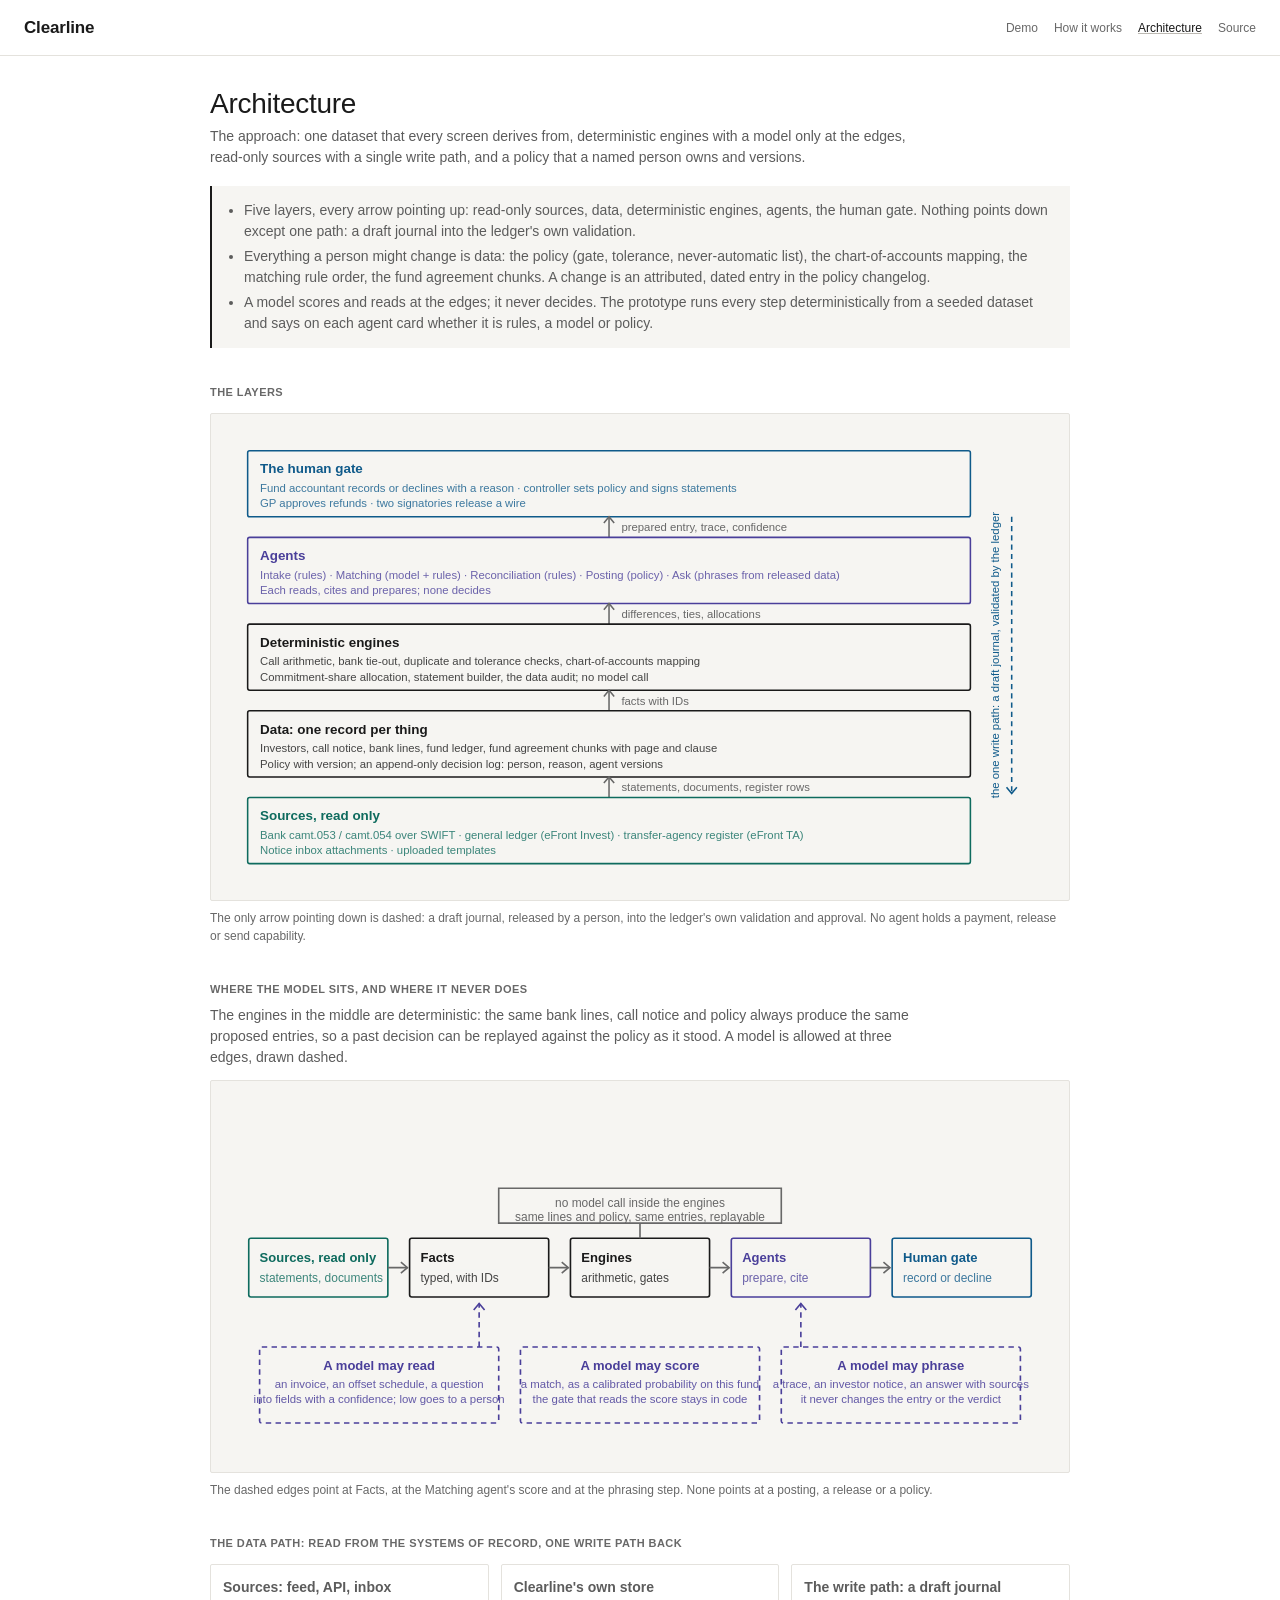
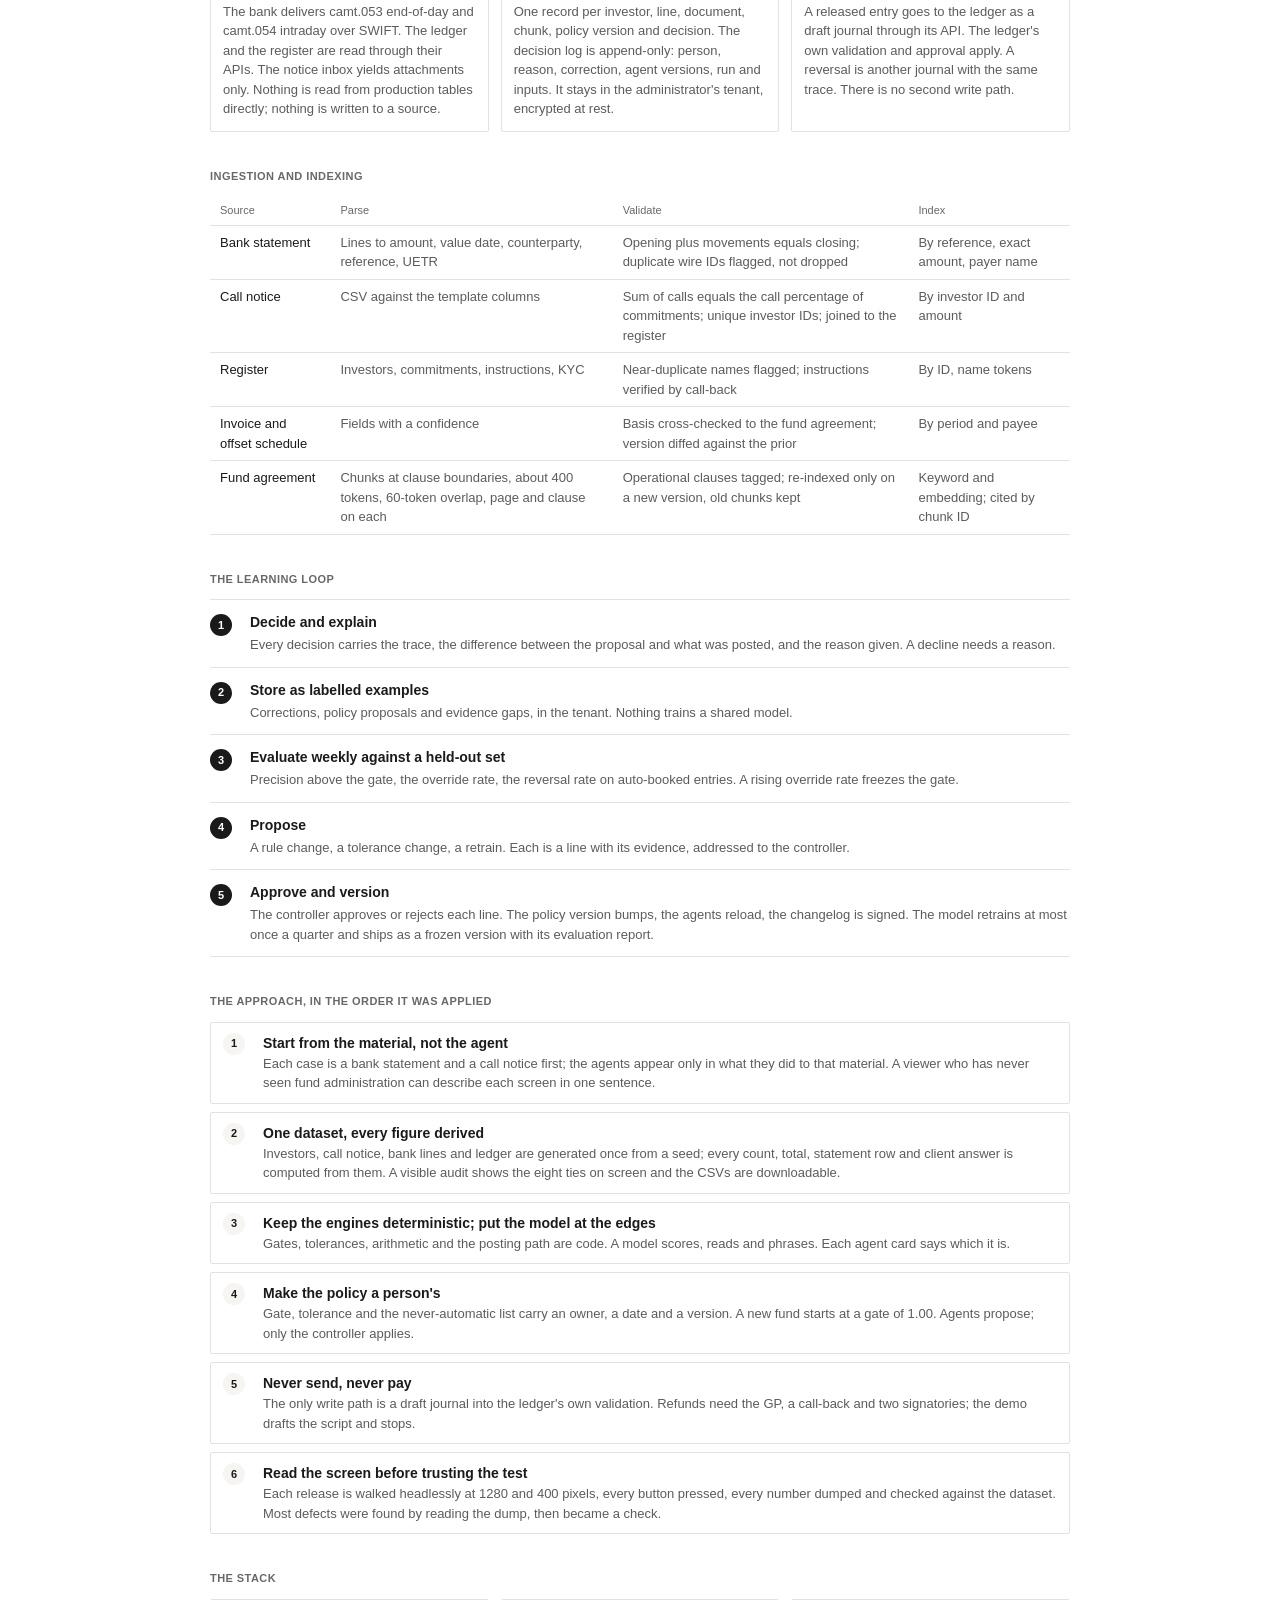
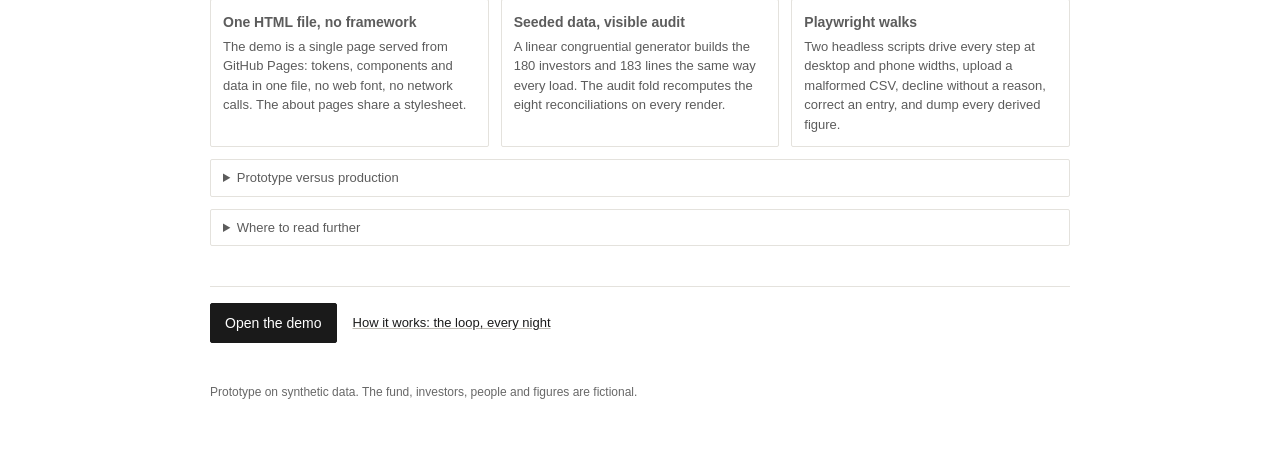
==== architecture.html @ fc8d539a "About pages and ARCHITECTURE.md; plain-language learning screen Two static pages in the Relay patter" ====
<!doctype html>
<html lang="en">
<head>
<meta charset="utf-8">
<meta name="viewport" content="width=device-width, initial-scale=1">
<meta name="description" content="Clearline architecture: five layers with every arrow pointing up, deterministic engines with the model at the edges, read-only sources and a single write path of draft journals.">
<title>Clearline · Architecture</title>
<link rel="stylesheet" href="about.css">
</head>
<body>
<header class="top"><a class="brand" href="./">Clearline</a><nav class="nav" aria-label="About"><a href="./">Demo</a><a href="how-it-works.html">How it works</a><a class="on" href="architecture.html">Architecture</a><a href="https://github.com/nikjain15/clearline">Source</a></nav></header>
<main><div class="wrap">
<h1 class="t">Architecture</h1>
<p class="sub">The approach: one dataset that every screen derives from, deterministic engines with a model only at the edges, read-only sources with a single write path, and a policy that a named person owns and versions.</p>

<div class="take"><ul>
<li>Five layers, every arrow pointing up: read-only sources, data, deterministic engines, agents, the human gate. Nothing points down except one path: a draft journal into the ledger's own validation.</li>
<li>Everything a person might change is data: the policy (gate, tolerance, never-automatic list), the chart-of-accounts mapping, the matching rule order, the fund agreement chunks. A change is an attributed, dated entry in the policy changelog.</li>
<li>A model scores and reads at the edges; it never decides. The prototype runs every step deterministically from a seeded dataset and says on each agent card whether it is rules, a model or policy.</li>
</ul></div>

<p class="sec">The layers</p>
<div class="fig">
<svg viewBox="0 0 800 440" role="img" aria-label="Five layers: read-only sources at the bottom, data, deterministic engines, agents, and the human gate at the top; one write path of draft journals from the gate back to the ledger"><g class="l-you"><rect x="20" y="20" width="700" height="64" rx="2" fill="none" stroke="currentColor" stroke-width="1.5"/><text x="32" y="42" font-size="13" fill="currentColor" font-weight="600">The human gate</text><text x="32" y="60" font-size="11" fill="currentColor" opacity=".8">Fund accountant records or declines with a reason · controller sets policy and signs statements</text><text x="32" y="75" font-size="11" fill="currentColor" opacity=".8">GP approves refunds · two signatories release a wire</text></g><g class="l-dim"><path d="M370 104 v-20" stroke="currentColor" stroke-width="1.5"/><path d="M365 90 l5 -6 5 6" stroke="currentColor" stroke-width="1.5" fill="none"/><text x="382" y="98" font-size="11" fill="currentColor">prepared entry, trace, confidence</text></g><g class="l-agent"><rect x="20" y="104" width="700" height="64" rx="2" fill="none" stroke="currentColor" stroke-width="1.5"/><text x="32" y="126" font-size="13" fill="currentColor" font-weight="600">Agents</text><text x="32" y="144" font-size="11" fill="currentColor" opacity=".8">Intake (rules) · Matching (model + rules) · Reconciliation (rules) · Posting (policy) · Ask (phrases from released data)</text><text x="32" y="159" font-size="11" fill="currentColor" opacity=".8">Each reads, cites and prepares; none decides</text></g><g class="l-dim"><path d="M370 188 v-20" stroke="currentColor" stroke-width="1.5"/><path d="M365 174 l5 -6 5 6" stroke="currentColor" stroke-width="1.5" fill="none"/><text x="382" y="182" font-size="11" fill="currentColor">differences, ties, allocations</text></g><g class="l-ink"><rect x="20" y="188" width="700" height="64" rx="2" fill="none" stroke="currentColor" stroke-width="1.5"/><text x="32" y="210" font-size="13" fill="currentColor" font-weight="600">Deterministic engines</text><text x="32" y="228" font-size="11" fill="currentColor" opacity=".8">Call arithmetic, bank tie-out, duplicate and tolerance checks, chart-of-accounts mapping</text><text x="32" y="243" font-size="11" fill="currentColor" opacity=".8">Commitment-share allocation, statement builder, the data audit; no model call</text></g><g class="l-dim"><path d="M370 272 v-20" stroke="currentColor" stroke-width="1.5"/><path d="M365 258 l5 -6 5 6" stroke="currentColor" stroke-width="1.5" fill="none"/><text x="382" y="266" font-size="11" fill="currentColor">facts with IDs</text></g><g class="l-ink"><rect x="20" y="272" width="700" height="64" rx="2" fill="none" stroke="currentColor" stroke-width="1.5"/><text x="32" y="294" font-size="13" fill="currentColor" font-weight="600">Data: one record per thing</text><text x="32" y="312" font-size="11" fill="currentColor" opacity=".8">Investors, call notice, bank lines, fund ledger, fund agreement chunks with page and clause</text><text x="32" y="327" font-size="11" fill="currentColor" opacity=".8">Policy with version; an append-only decision log: person, reason, agent versions</text></g><g class="l-dim"><path d="M370 356 v-20" stroke="currentColor" stroke-width="1.5"/><path d="M365 342 l5 -6 5 6" stroke="currentColor" stroke-width="1.5" fill="none"/><text x="382" y="350" font-size="11" fill="currentColor">statements, documents, register rows</text></g><g class="l-client"><rect x="20" y="356" width="700" height="64" rx="2" fill="none" stroke="currentColor" stroke-width="1.5"/><text x="32" y="378" font-size="13" fill="currentColor" font-weight="600">Sources, read only</text><text x="32" y="396" font-size="11" fill="currentColor" opacity=".8">Bank camt.053 / camt.054 over SWIFT · general ledger (eFront Invest) · transfer-agency register (eFront TA)</text><text x="32" y="411" font-size="11" fill="currentColor" opacity=".8">Notice inbox attachments · uploaded templates</text></g><g class="l-you"><path d="M760 84 v268" stroke="currentColor" stroke-width="1.5" stroke-dasharray="5 4" fill="none"/><path d="M755 346 l5 6 5 -6" stroke="currentColor" stroke-width="1.5" fill="none"/><text x="748" y="218" font-size="11" fill="currentColor" text-anchor="middle" transform="rotate(-90 748 218)">the one write path: a draft journal, validated by the ledger</text></g></svg>
</div>
<p class="cap">The only arrow pointing down is dashed: a draft journal, released by a person, into the ledger's own validation and approval. No agent holds a payment, release or send capability.</p>

<p class="sec">Where the model sits, and where it never does</p>
<p class="sub" style="margin-top:8px">The engines in the middle are deterministic: the same bank lines, call notice and policy always produce the same proposed entries, so a past decision can be replayed against the policy as it stood. A model is allowed at three edges, drawn dashed.</p>
<div class="fig">
<svg viewBox="0 0 760 330" role="img" aria-label="The deterministic path from sources to the human gate, with a model at three edges: scoring a match, reading free text into fields, and phrasing a trace or an answer">
<g class="l-client"><rect x="20" y="130" width="128" height="54" rx="2" fill="none" stroke="currentColor" stroke-width="1.5"/><text x="30" y="152" font-size="12" fill="currentColor" font-weight="600">Sources, read only</text><text x="30" y="170" font-size="11" fill="currentColor" opacity=".8">statements, documents</text></g>
<g class="l-ink"><rect x="168" y="130" width="128" height="54" rx="2" fill="none" stroke="currentColor" stroke-width="1.5"/><text x="178" y="152" font-size="12" fill="currentColor" font-weight="600">Facts</text><text x="178" y="170" font-size="11" fill="currentColor" opacity=".8">typed, with IDs</text></g>
<g class="l-ink"><rect x="316" y="130" width="128" height="54" rx="2" fill="none" stroke="currentColor" stroke-width="1.5"/><text x="326" y="152" font-size="12" fill="currentColor" font-weight="600">Engines</text><text x="326" y="170" font-size="11" fill="currentColor" opacity=".8">arithmetic, gates</text></g>
<g class="l-agent"><rect x="464" y="130" width="128" height="54" rx="2" fill="none" stroke="currentColor" stroke-width="1.5"/><text x="474" y="152" font-size="12" fill="currentColor" font-weight="600">Agents</text><text x="474" y="170" font-size="11" fill="currentColor" opacity=".8">prepare, cite</text></g>
<g class="l-you"><rect x="612" y="130" width="128" height="54" rx="2" fill="none" stroke="currentColor" stroke-width="1.5"/><text x="622" y="152" font-size="12" fill="currentColor" font-weight="600">Human gate</text><text x="622" y="170" font-size="11" fill="currentColor" opacity=".8">record or decline</text></g>
<g class="l-dim"><path d="M148 157 h18" stroke="currentColor" stroke-width="1.5"/><path d="M160 152 l6 5 -6 5" stroke="currentColor" stroke-width="1.5" fill="none"/><path d="M296 157 h18" stroke="currentColor" stroke-width="1.5"/><path d="M308 152 l6 5 -6 5" stroke="currentColor" stroke-width="1.5" fill="none"/><path d="M444 157 h18" stroke="currentColor" stroke-width="1.5"/><path d="M456 152 l6 5 -6 5" stroke="currentColor" stroke-width="1.5" fill="none"/><path d="M592 157 h18" stroke="currentColor" stroke-width="1.5"/><path d="M604 152 l6 5 -6 5" stroke="currentColor" stroke-width="1.5" fill="none"/></g>
<g class="l-dim"><path d="M380 130 v-14 h-130 v-32 h260 v32 h-130" fill="none" stroke="currentColor" stroke-width="1.5"/><text x="380" y="101" font-size="11" fill="currentColor" text-anchor="middle">no model call inside the engines</text><text x="380" y="114" font-size="11" fill="currentColor" text-anchor="middle">same lines and policy, same entries, replayable</text></g>
<g class="l-agent"><rect x="30" y="230" width="220" height="70" rx="2" fill="none" stroke="currentColor" stroke-width="1.5" stroke-dasharray="5 4"/><text x="140" y="251" font-size="12" fill="currentColor" text-anchor="middle" font-weight="600">A model may read</text><text x="140" y="268" font-size="10.5" fill="currentColor" text-anchor="middle" opacity=".85">an invoice, an offset schedule, a question</text><text x="140" y="282" font-size="10.5" fill="currentColor" text-anchor="middle" opacity=".85">into fields with a confidence; low goes to a person</text><path d="M232 230 v-40" stroke="currentColor" stroke-width="1.5" stroke-dasharray="5 4"/><path d="M227 196 l5 -6 5 6" stroke="currentColor" stroke-width="1.5" fill="none"/></g>
<g class="l-agent"><rect x="270" y="230" width="220" height="70" rx="2" fill="none" stroke="currentColor" stroke-width="1.5" stroke-dasharray="5 4"/><text x="380" y="251" font-size="12" fill="currentColor" text-anchor="middle" font-weight="600">A model may score</text><text x="380" y="268" font-size="10.5" fill="currentColor" text-anchor="middle" opacity=".85">a match, as a calibrated probability on this fund</text><text x="380" y="282" font-size="10.5" fill="currentColor" text-anchor="middle" opacity=".85">the gate that reads the score stays in code</text><path d="M528 230 v-40" stroke="currentColor" stroke-width="1.5" stroke-dasharray="5 4"/><path d="M523 196 l5 -6 5 6" stroke="currentColor" stroke-width="1.5" fill="none"/></g>
<g class="l-agent"><rect x="510" y="230" width="220" height="70" rx="2" fill="none" stroke="currentColor" stroke-width="1.5" stroke-dasharray="5 4"/><text x="620" y="251" font-size="12" fill="currentColor" text-anchor="middle" font-weight="600">A model may phrase</text><text x="620" y="268" font-size="10.5" fill="currentColor" text-anchor="middle" opacity=".85">a trace, an investor notice, an answer with sources</text><text x="620" y="282" font-size="10.5" fill="currentColor" text-anchor="middle" opacity=".85">it never changes the entry or the verdict</text></g>
</svg>
</div>
<p class="cap">The dashed edges point at Facts, at the Matching agent's score and at the phrasing step. None points at a posting, a release or a policy.</p>

<p class="sec">The data path: read from the systems of record, one write path back</p>
<div class="grid">
<div class="card"><p class="h">Sources: feed, API, inbox</p><p>The bank delivers camt.053 end-of-day and camt.054 intraday over SWIFT. The ledger and the register are read through their APIs. The notice inbox yields attachments only. Nothing is read from production tables directly; nothing is written to a source.</p></div>
<div class="card"><p class="h">Clearline's own store</p><p>One record per investor, line, document, chunk, policy version and decision. The decision log is append-only: person, reason, correction, agent versions, run and inputs. It stays in the administrator's tenant, encrypted at rest.</p></div>
<div class="card"><p class="h">The write path: a draft journal</p><p>A released entry goes to the ledger as a draft journal through its API. The ledger's own validation and approval apply. A reversal is another journal with the same trace. There is no second write path.</p></div>
</div>

<p class="sec">Ingestion and indexing</p>
<table>
<tr><th>Source</th><th>Parse</th><th>Validate</th><th>Index</th></tr>
<tr><td>Bank statement</td><td>Lines to amount, value date, counterparty, reference, UETR</td><td>Opening plus movements equals closing; duplicate wire IDs flagged, not dropped</td><td>By reference, exact amount, payer name</td></tr>
<tr><td>Call notice</td><td>CSV against the template columns</td><td>Sum of calls equals the call percentage of commitments; unique investor IDs; joined to the register</td><td>By investor ID and amount</td></tr>
<tr><td>Register</td><td>Investors, commitments, instructions, KYC</td><td>Near-duplicate names flagged; instructions verified by call-back</td><td>By ID, name tokens</td></tr>
<tr><td>Invoice and offset schedule</td><td>Fields with a confidence</td><td>Basis cross-checked to the fund agreement; version diffed against the prior</td><td>By period and payee</td></tr>
<tr><td>Fund agreement</td><td>Chunks at clause boundaries, about 400 tokens, 60-token overlap, page and clause on each</td><td>Operational clauses tagged; re-indexed only on a new version, old chunks kept</td><td>Keyword and embedding; cited by chunk ID</td></tr>
</table>

<p class="sec">The learning loop</p>
<ol class="steps">
<li><span class="n">1</span><div><b>Decide and explain</b><p>Every decision carries the trace, the difference between the proposal and what was posted, and the reason given. A decline needs a reason.</p></div></li>
<li><span class="n">2</span><div><b>Store as labelled examples</b><p>Corrections, policy proposals and evidence gaps, in the tenant. Nothing trains a shared model.</p></div></li>
<li><span class="n">3</span><div><b>Evaluate weekly against a held-out set</b><p>Precision above the gate, the override rate, the reversal rate on auto-booked entries. A rising override rate freezes the gate.</p></div></li>
<li><span class="n">4</span><div><b>Propose</b><p>A rule change, a tolerance change, a retrain. Each is a line with its evidence, addressed to the controller.</p></div></li>
<li><span class="n">5</span><div><b>Approve and version</b><p>The controller approves or rejects each line. The policy version bumps, the agents reload, the changelog is signed. The model retrains at most once a quarter and ships as a frozen version with its evaluation report.</p></div></li>
</ol>

<p class="sec">The approach, in the order it was applied</p>
<ol class="prin">
<li><span class="n">1</span><span><b>Start from the material, not the agent</b><span class="m">Each case is a bank statement and a call notice first; the agents appear only in what they did to that material. A viewer who has never seen fund administration can describe each screen in one sentence.</span></span></li>
<li><span class="n">2</span><span><b>One dataset, every figure derived</b><span class="m">Investors, call notice, bank lines and ledger are generated once from a seed; every count, total, statement row and client answer is computed from them. A visible audit shows the eight ties on screen and the CSVs are downloadable.</span></span></li>
<li><span class="n">3</span><span><b>Keep the engines deterministic; put the model at the edges</b><span class="m">Gates, tolerances, arithmetic and the posting path are code. A model scores, reads and phrases. Each agent card says which it is.</span></span></li>
<li><span class="n">4</span><span><b>Make the policy a person's</b><span class="m">Gate, tolerance and the never-automatic list carry an owner, a date and a version. A new fund starts at a gate of 1.00. Agents propose; only the controller applies.</span></span></li>
<li><span class="n">5</span><span><b>Never send, never pay</b><span class="m">The only write path is a draft journal into the ledger's own validation. Refunds need the GP, a call-back and two signatories; the demo drafts the script and stops.</span></span></li>
<li><span class="n">6</span><span><b>Read the screen before trusting the test</b><span class="m">Each release is walked headlessly at 1280 and 400 pixels, every button pressed, every number dumped and checked against the dataset. Most defects were found by reading the dump, then became a check.</span></span></li>
</ol>

<p class="sec">The stack</p>
<div class="grid">
<div class="card"><p class="h">One HTML file, no framework</p><p>The demo is a single page served from GitHub Pages: tokens, components and data in one file, no web font, no network calls. The about pages share a stylesheet.</p></div>
<div class="card"><p class="h">Seeded data, visible audit</p><p>A linear congruential generator builds the 180 investors and 183 lines the same way every load. The audit fold recomputes the eight reconciliations on every render.</p></div>
<div class="card"><p class="h">Playwright walks</p><p>Two headless scripts drive every step at desktop and phone widths, upload a malformed CSV, decline without a reason, correct an entry, and dump every derived figure.</p></div>
</div>
<details class="more"><summary>Prototype versus production</summary><div>
<table>
<tr><th>In the demo</th><th>In production</th></tr>
<tr><td>Dataset generated in the page from a seed</td><td>camt.053 feed, ledger and register APIs, inbox attachments; the same parsers against real files</td></tr>
<tr><td>Confidences fixed per case; agent cards say rules, model or policy</td><td>Matching score from a calibrated model trained on the tenant's own history; the gate unchanged</td></tr>
<tr><td>Draft journal shown on screen</td><td>Draft journal posted through the ledger API; the ledger validates and approves</td></tr>
<tr><td>Feedback kept in the page's state</td><td>Append-only decision log; weekly evaluation; quarterly frozen model versions</td></tr>
<tr><td>One fund</td><td>Policy per fund, one model per administrator; exceptions queued and routed, not four screens</td></tr>
</table>
</div></details>
<details class="more"><summary>Where to read further</summary><div><ul style="margin:8px 0 0;padding-left:18px"><li><a href="https://github.com/nikjain15/clearline/blob/main/ARCHITECTURE.md">ARCHITECTURE.md</a>: the layers, the principles and where things live in the file</li><li><a href="https://github.com/nikjain15/clearline/blob/main/README.md">README.md</a>: what the demo is, who the three people are, what the mechanics follow</li><li><a href="https://github.com/nikjain15/relay">Relay</a>: the sibling product for financial advisors and the design system the tokens come from</li></ul></div></details>

<div class="next"><a class="b" href="./">Open the demo</a><a href="how-it-works.html" style="align-self:center">How it works: the loop, every night</a></div>
<p class="foot">Prototype on synthetic data. The fund, investors, people and figures are fictional.</p>
</div></main>
</body>
</html>
---- about.css ----
/* Clearline about pages: same tokens as index.html, restrained black and white, colour only for perspective. */
:root{--ink:#1a1a1a;--ink-2:#5c5c5c;--ink-3:#686868;--line:#e4e2dd;--line-strong:#bcb9b2;--surface:#ffffff;--subtle:#f6f5f2;--critical:#b3121f;--critical-soft:#fbecec;--positive:#2d6a4f;--positive-soft:#e9f2ed;--caution:#7a5200;--caution-soft:#faf3e1;--agent:#4a3f9a;--agent-soft:#edeaf7;--advisor:#0f5a8a;--advisor-soft:#e6f0f7;--client:#0e6b5e;--client-soft:#e4f1ee;--font:"Helvetica Neue",Helvetica,Arial,system-ui,sans-serif;--radius:2px;color-scheme:light}
*{box-sizing:border-box}
html{font-family:var(--font)}
body{margin:0;background:var(--surface);color:var(--ink);font-size:14px;line-height:1.5}
:focus-visible{outline:2px solid var(--ink);outline-offset:2px}
h1,h2,h3,p{margin:0}
a{color:var(--ink);text-decoration:underline;text-decoration-color:var(--line-strong)}
.top{position:sticky;top:0;z-index:5;display:flex;height:56px;align-items:center;gap:16px;border-bottom:1px solid var(--line);background:var(--surface);padding:0 24px}
.brand{font-size:17px;font-weight:600;letter-spacing:-.01em;text-decoration:none}
.nav{margin-left:auto;display:flex;gap:16px;font-size:12px}
.nav a{color:var(--ink-3);text-decoration:none}
.nav a.on,.nav a:hover{color:var(--ink);text-decoration:underline;text-decoration-color:var(--line-strong)}
main{padding:32px 24px 72px}
.wrap{max-width:860px;margin:0 auto}
h1.t{font-size:28px;font-weight:300;line-height:1.15;letter-spacing:-.01em}
.sub{margin-top:6px;color:var(--ink-2);max-width:720px}
.sec{font-size:11px;font-weight:600;letter-spacing:.04em;text-transform:uppercase;color:var(--ink-3);margin-top:36px}
.take{margin-top:18px;border-left:2px solid var(--ink);padding:10px 14px;background:var(--subtle)}
.take li{margin:4px 0;color:var(--ink-2)}
.take ul{margin:0;padding-left:18px}
.steps{list-style:none;margin:12px 0 0;padding:0}
.steps li{display:grid;grid-template-columns:28px 1fr;gap:12px;padding:12px 0;border-top:1px solid var(--line)}
.steps li:last-child{border-bottom:1px solid var(--line)}
.steps .n{display:inline-flex;width:22px;height:22px;border-radius:50%;background:var(--ink);color:var(--surface);font-size:11px;font-weight:600;align-items:center;justify-content:center;margin-top:2px}
.steps b{font-weight:600}
.steps p{color:var(--ink-2);font-size:13px;margin-top:2px}
.who{display:inline-flex;align-items:center;gap:4px;border-radius:var(--radius);padding:0 6px;font-size:11px;font-weight:500;margin-left:6px;vertical-align:middle}
.who i{display:inline-block;width:6px;height:6px;border-radius:50%}
.who.agent{background:var(--agent-soft);color:var(--agent)}.who.agent i{background:var(--agent)}
.who.you{background:var(--advisor-soft);color:var(--advisor)}.who.you i{background:var(--advisor)}
.who.client{background:var(--client-soft);color:var(--client)}.who.client i{background:var(--client)}
.grid{display:grid;grid-template-columns:repeat(3,1fr);gap:12px;margin-top:12px}
.grid2{display:grid;grid-template-columns:repeat(2,1fr);gap:12px;margin-top:12px}
.card{border:1px solid var(--line);border-radius:var(--radius);padding:12px;min-width:0;font-size:13px}
.card .h{font-weight:600;font-size:14px;margin-bottom:4px}
.card p,.card li{color:var(--ink-2)}
.card ul{margin:0;padding-left:18px}
.card.pos{border-color:color-mix(in srgb,var(--positive) 40%,transparent);background:var(--positive-soft)}
.card.neg{border-color:color-mix(in srgb,var(--critical) 40%,transparent);background:var(--critical-soft)}
.fig{margin-top:12px;border:1px solid var(--line);border-radius:var(--radius);background:var(--subtle);padding:16px;overflow-x:auto}
.fig svg{display:block;min-width:640px;width:100%;height:auto;color:var(--ink)}
.cap{margin-top:8px;font-size:12px;color:var(--ink-3)}
.l-you{color:var(--advisor)}.l-agent{color:var(--agent)}.l-client{color:var(--client)}.l-ink{color:var(--ink)}.l-dim{color:var(--ink-3)}
table{width:100%;border-collapse:collapse;font-size:13px;margin-top:12px}
th{padding:6px 10px;text-align:left;font-size:11px;font-weight:400;color:var(--ink-3);border-bottom:1px solid var(--line)}
td{padding:7px 10px;border-bottom:1px solid var(--line);vertical-align:top;color:var(--ink-2)}
td:first-child{color:var(--ink)}
.prin{list-style:none;margin:12px 0 0;padding:0}
.prin li{display:grid;grid-template-columns:28px 1fr;gap:12px;border:1px solid var(--line);border-radius:var(--radius);padding:10px 12px;margin-top:8px}
.prin .n{display:inline-flex;width:22px;height:22px;border-radius:50%;background:var(--subtle);color:var(--ink);font-size:11px;font-weight:600;align-items:center;justify-content:center}
.prin b{display:block;font-weight:600}
.prin span.m{display:block;color:var(--ink-2);font-size:13px}
details.more{margin-top:12px;border:1px solid var(--line);border-radius:var(--radius)}
details.more>summary{cursor:pointer;padding:8px 12px;font-size:13px;color:var(--ink-2)}
details.more>div{padding:4px 12px 12px;border-top:1px solid var(--line);font-size:13px;color:var(--ink-2)}
.next{margin-top:40px;border-top:1px solid var(--line);padding-top:16px;display:flex;gap:16px;flex-wrap:wrap;font-size:13px}
.b{display:inline-flex;min-height:40px;align-items:center;justify-content:center;border-radius:var(--radius);padding:8px 14px;font-size:14px;border:1px solid var(--ink);background:var(--ink);color:var(--surface);text-decoration:none}
.foot{margin-top:40px;font-size:12px;color:var(--ink-3)}
@media(max-width:760px){.grid,.grid2{grid-template-columns:1fr}.top{padding:0 16px}main{padding:20px 16px 60px}.nav{gap:10px}}
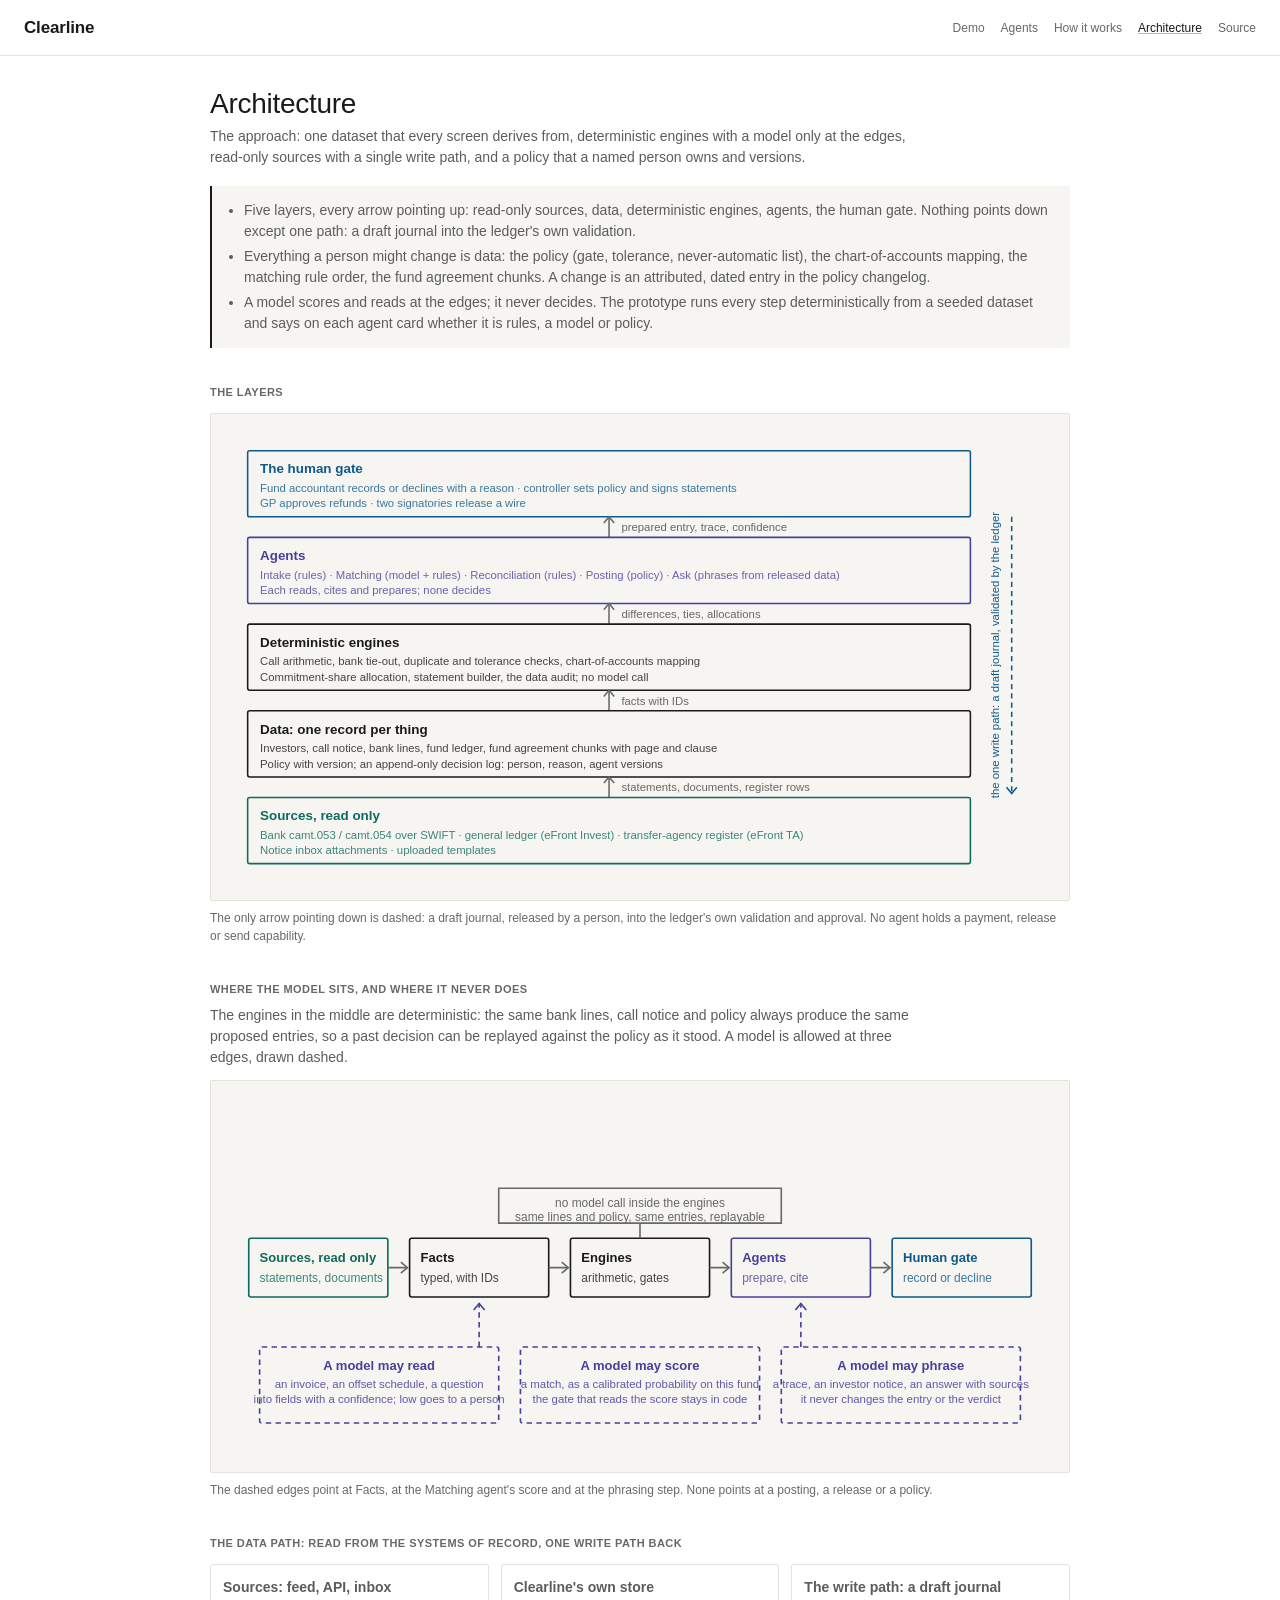
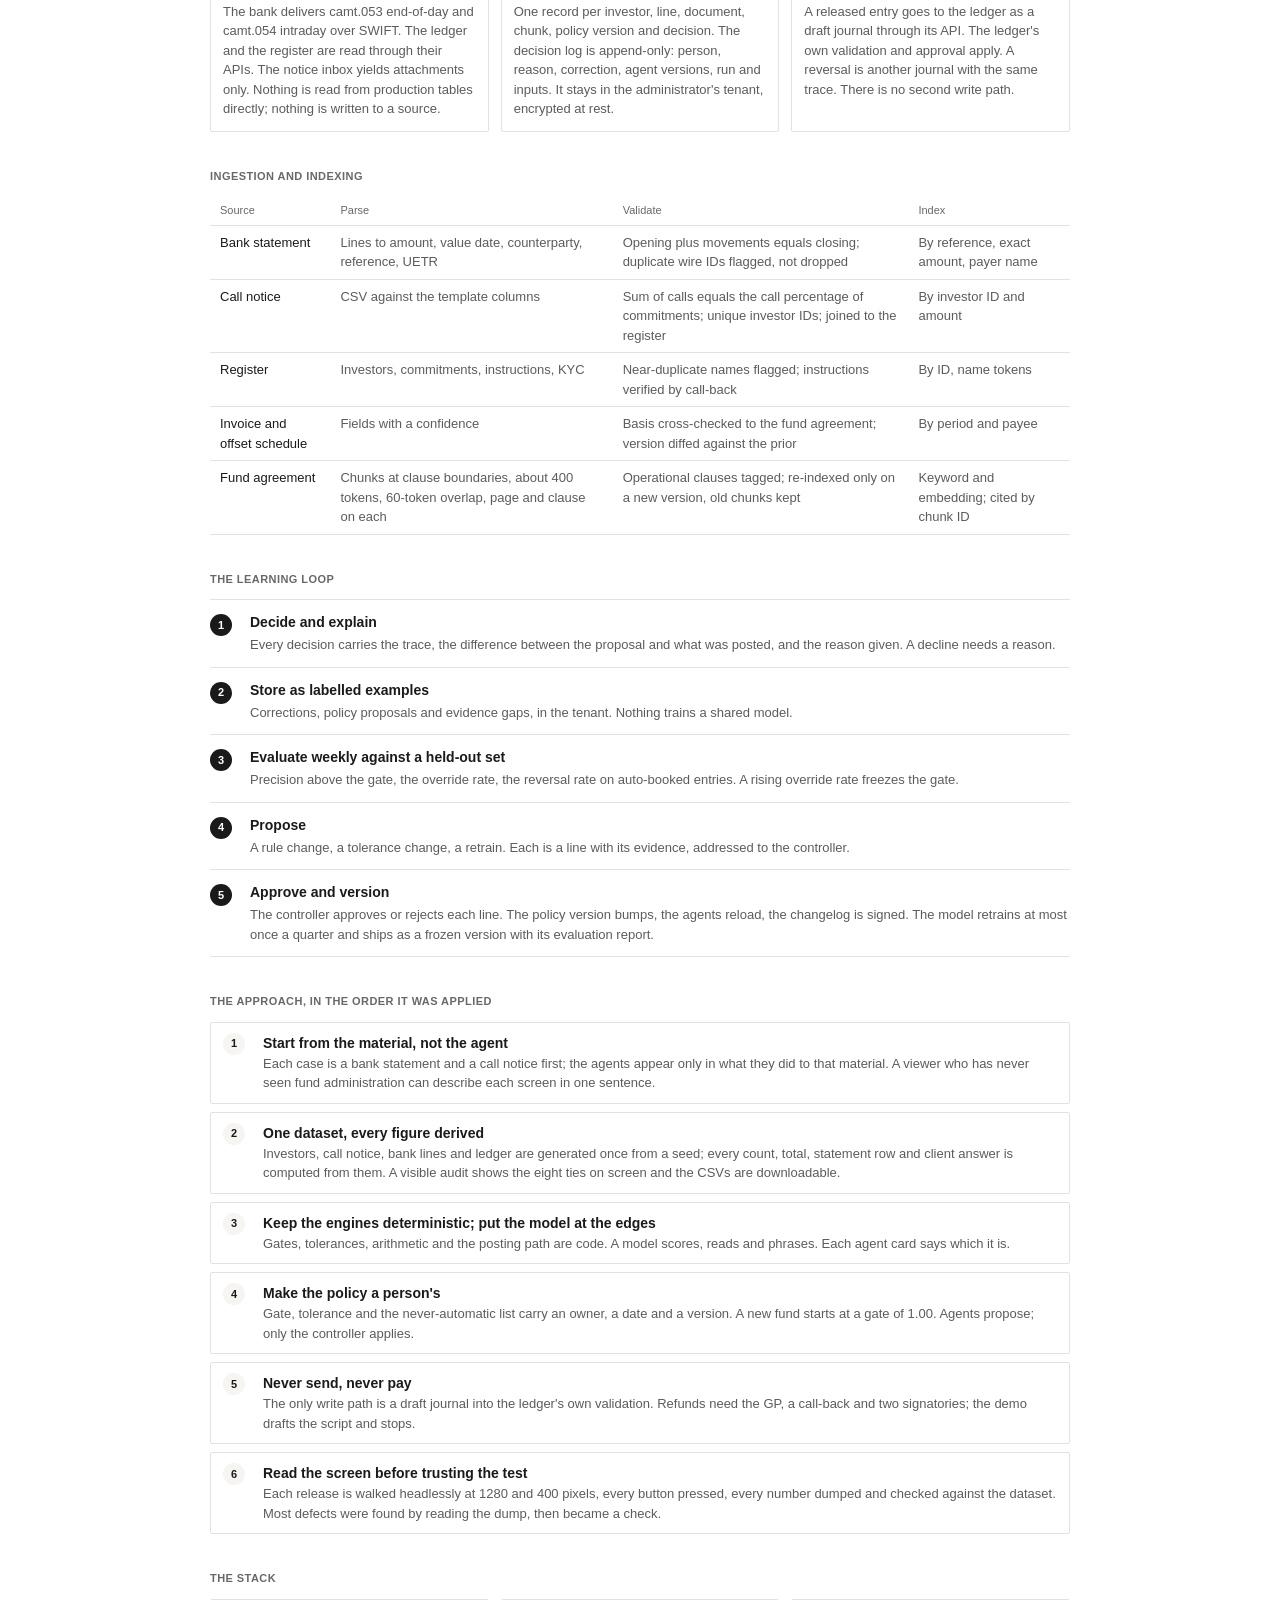
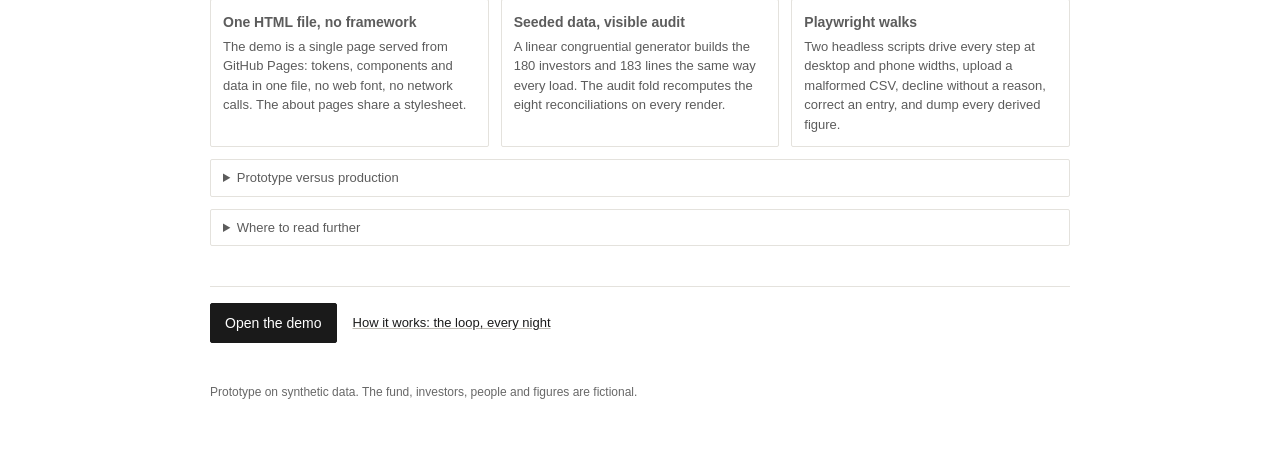
==== commit 52be6a7d: "Agents screen: the roster, and make-your-own agents from templates A roster of seven agents in the R" ====
--- a/architecture.html
+++ b/architecture.html
@@ -8,7 +8,7 @@
 <link rel="stylesheet" href="about.css">
 </head>
 <body>
-<header class="top"><a class="brand" href="./">Clearline</a><nav class="nav" aria-label="About"><a href="./">Demo</a><a href="how-it-works.html">How it works</a><a class="on" href="architecture.html">Architecture</a><a href="https://github.com/nikjain15/clearline">Source</a></nav></header>
+<header class="top"><a class="brand" href="./">Clearline</a><nav class="nav" aria-label="About"><a href="./">Demo</a><a href="./#10">Agents</a><a href="how-it-works.html">How it works</a><a class="on" href="architecture.html">Architecture</a><a href="https://github.com/nikjain15/clearline">Source</a></nav></header>
 <main><div class="wrap">
 <h1 class="t">Architecture</h1>
 <p class="sub">The approach: one dataset that every screen derives from, deterministic engines with a model only at the edges, read-only sources with a single write path, and a policy that a named person owns and versions.</p>
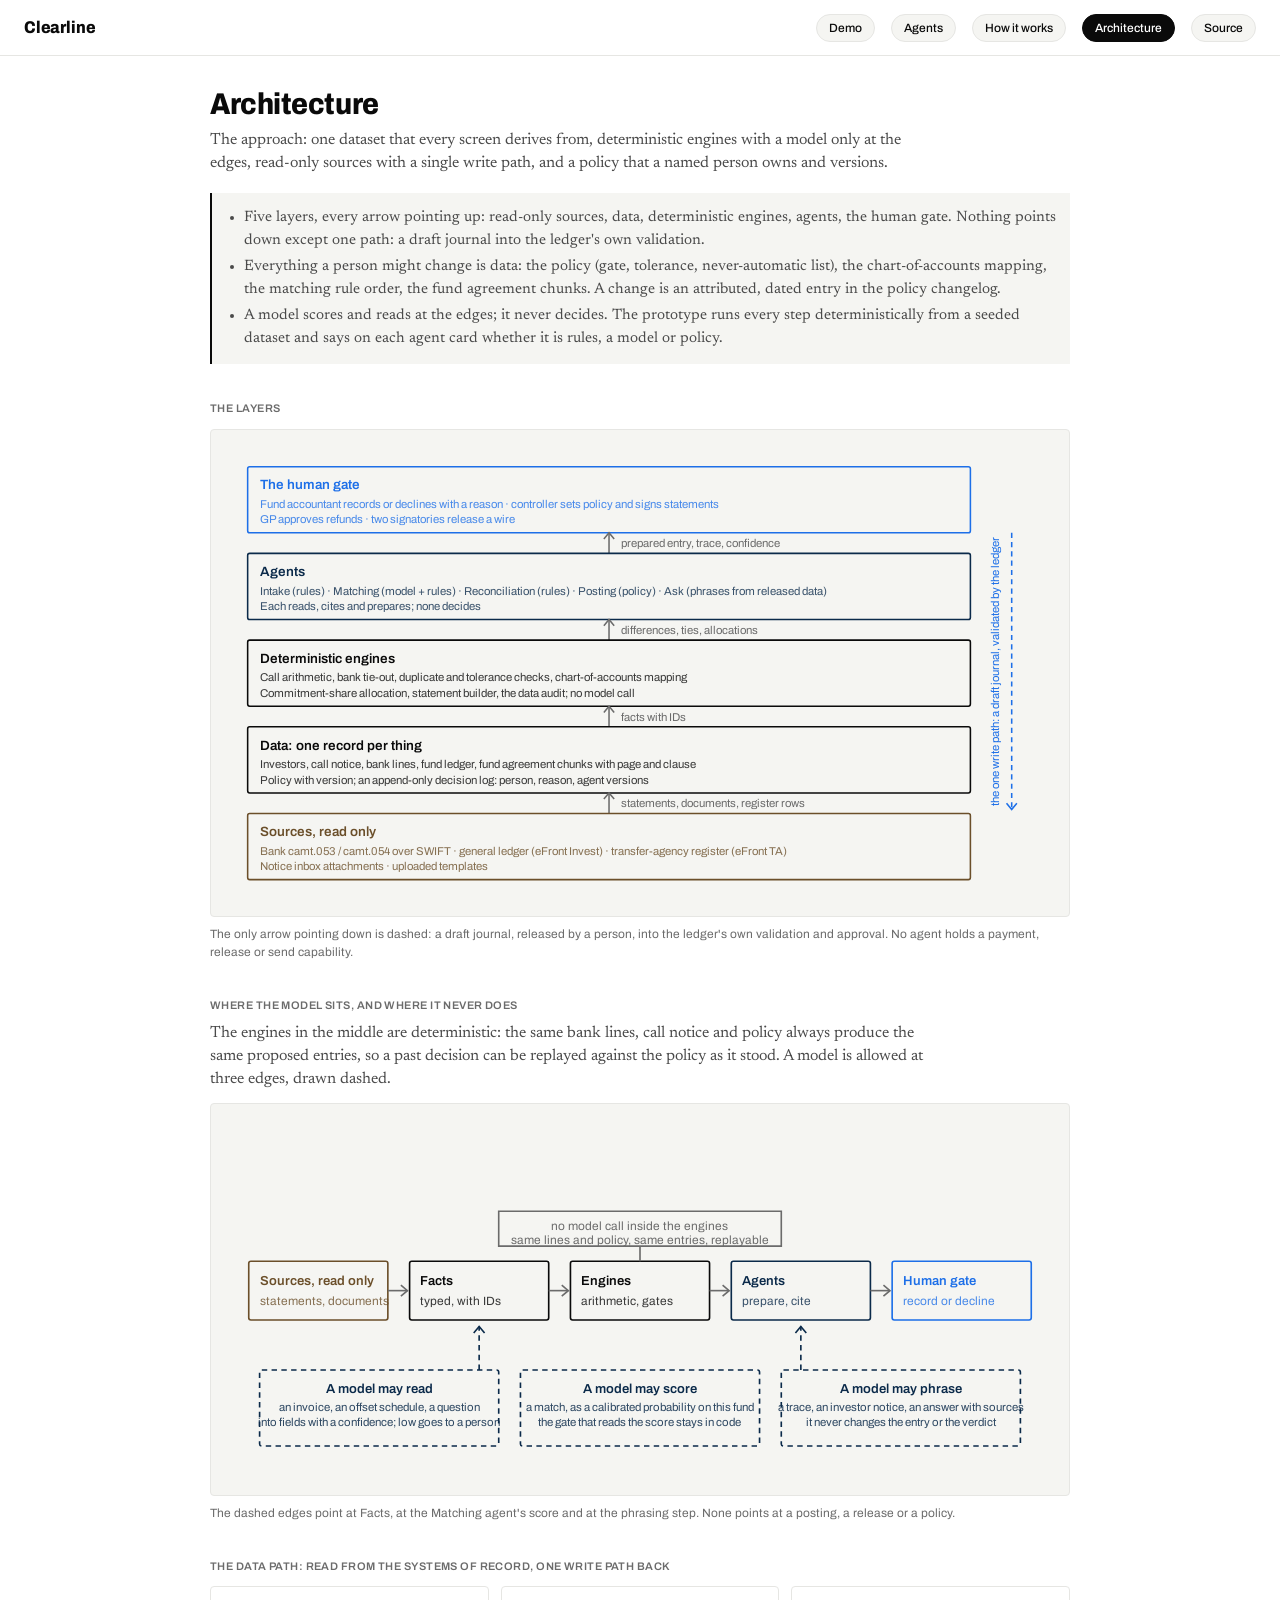
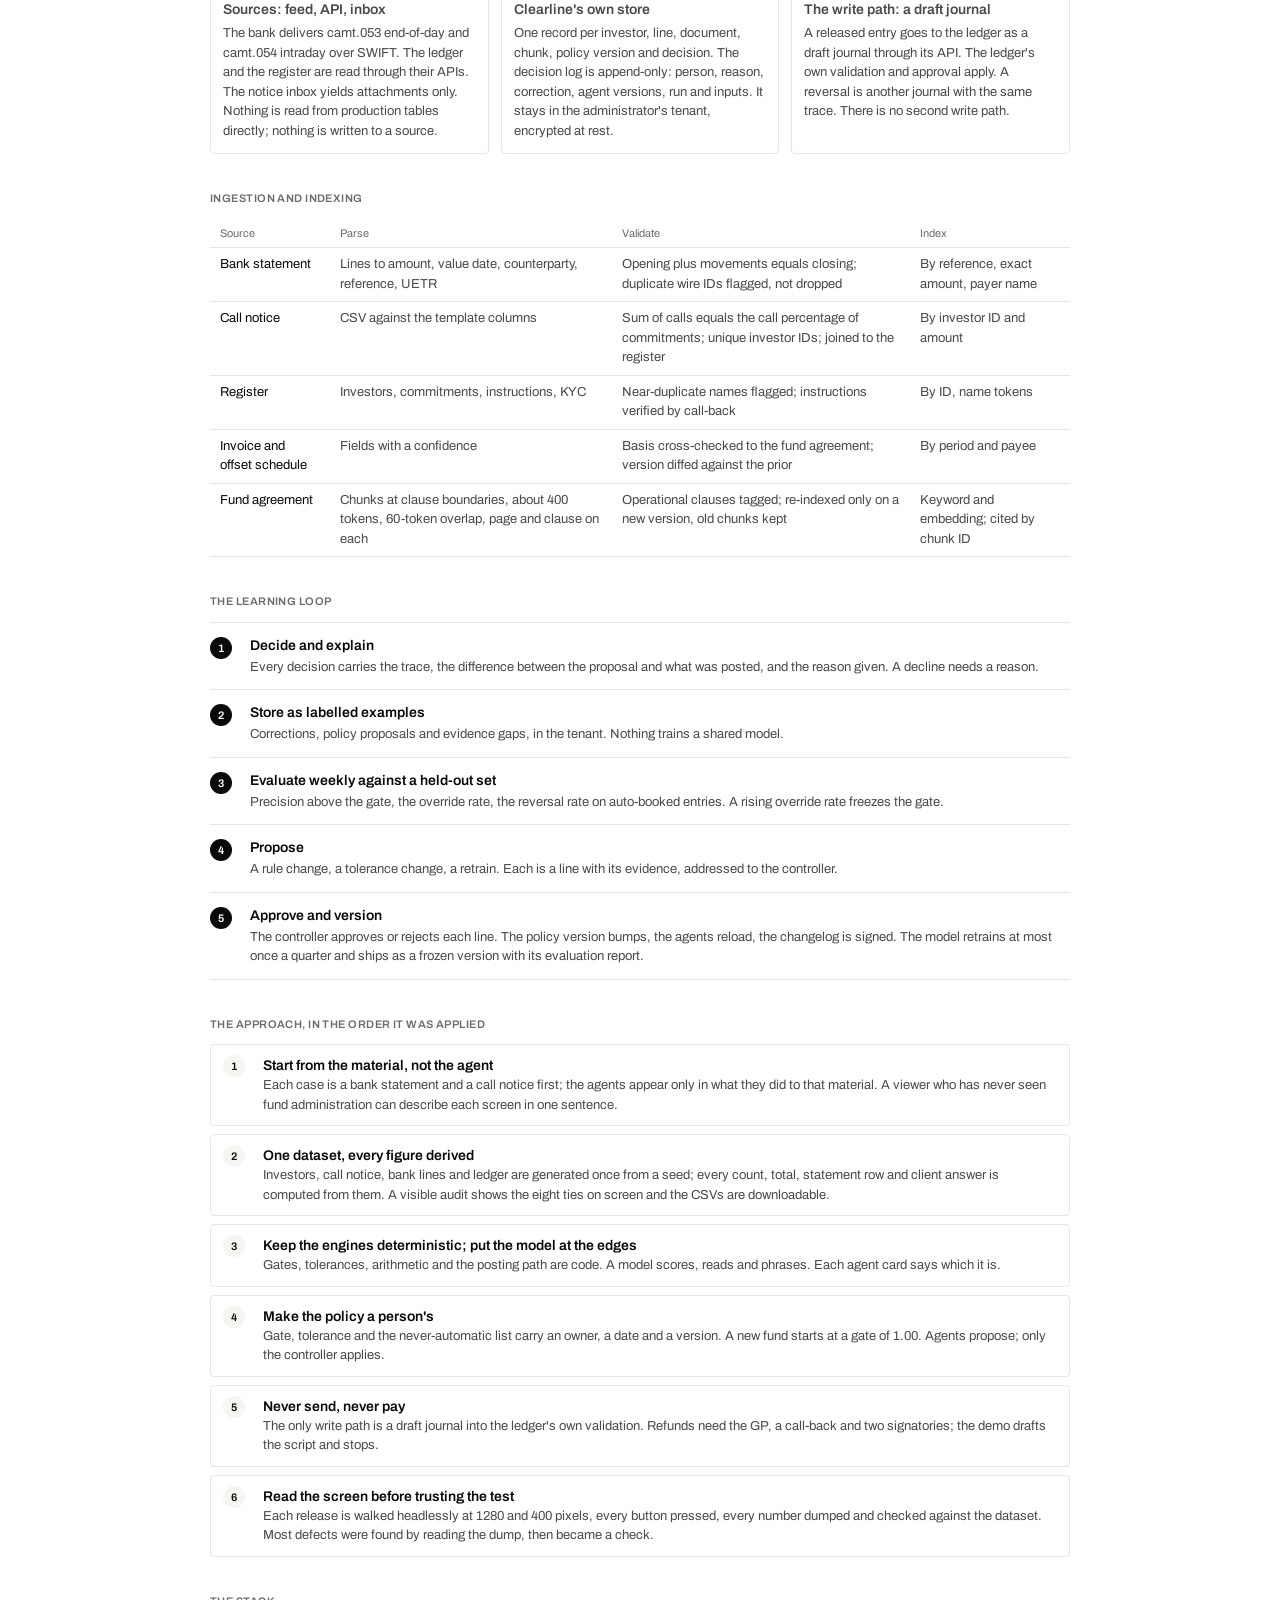
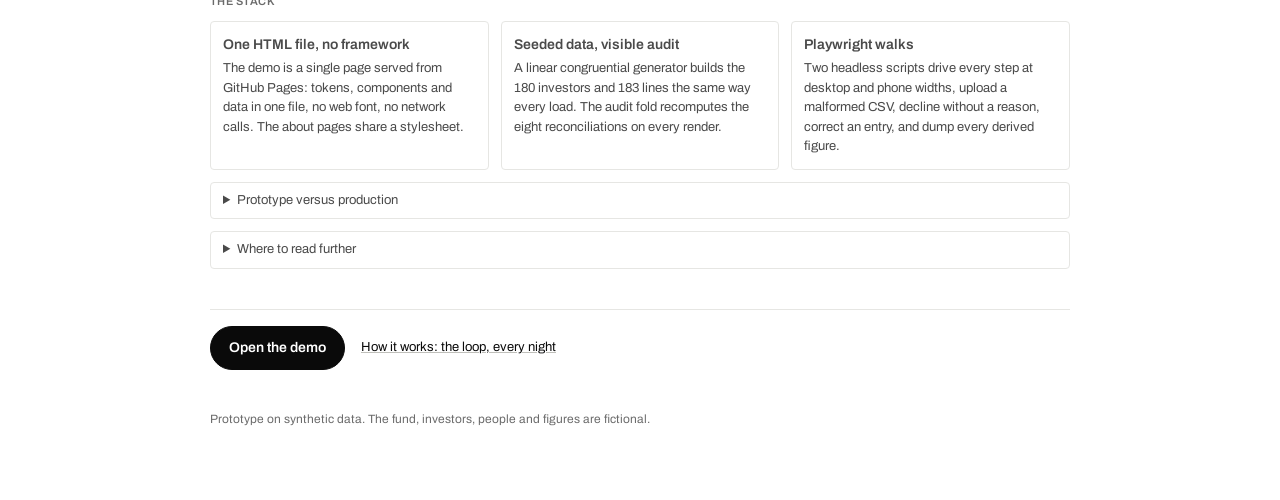
==== commit 21f36449: "Altruist-derived design tokens and a six-width responsive pass Tokens on every page now follow Altru" ====
--- a/architecture.html
+++ b/architecture.html
@@ -5,6 +5,7 @@
 <meta name="viewport" content="width=device-width, initial-scale=1">
 <meta name="description" content="Clearline architecture: five layers with every arrow pointing up, deterministic engines with the model at the edges, read-only sources and a single write path of draft journals.">
 <title>Clearline · Architecture</title>
+<link rel="preconnect" href="https://fonts.googleapis.com"><link rel="preconnect" href="https://fonts.gstatic.com" crossorigin><link rel="stylesheet" href="https://fonts.googleapis.com/css2?family=Archivo:wdth,wght@87.5..100,400..800&family=Newsreader:ital,opsz,wght@0,6..72,400..500;1,6..72,400..500&display=swap">
 <link rel="stylesheet" href="about.css">
 </head>
 <body>
--- a/about.css
+++ b/about.css
@@ -1,5 +1,5 @@
 /* Clearline about pages: same tokens as index.html, restrained black and white, colour only for perspective. */
-:root{--ink:#1a1a1a;--ink-2:#5c5c5c;--ink-3:#686868;--line:#e4e2dd;--line-strong:#bcb9b2;--surface:#ffffff;--subtle:#f6f5f2;--critical:#b3121f;--critical-soft:#fbecec;--positive:#2d6a4f;--positive-soft:#e9f2ed;--caution:#7a5200;--caution-soft:#faf3e1;--agent:#4a3f9a;--agent-soft:#edeaf7;--advisor:#0f5a8a;--advisor-soft:#e6f0f7;--client:#0e6b5e;--client-soft:#e4f1ee;--font:"Helvetica Neue",Helvetica,Arial,system-ui,sans-serif;--radius:2px;color-scheme:light}
+:root{--ink:#0a0a0a;--ink-2:#4a4a4a;--ink-3:#6b6b6b;--line:#e6e6e3;--line-strong:#bfbfba;--surface:#ffffff;--subtle:#f5f5f2;--selected:#ebebe6;--critical:#c8521b;--critical-soft:#fbeee6;--positive:#549470;--positive-soft:#e8f2ec;--caution:#8a6a1e;--caution-soft:#f6efdc;--agent:#0b2a4a;--agent-soft:#e6ecf3;--advisor:#1d6fe8;--advisor-soft:#e7f0fd;--client:#6b4f2a;--client-soft:#f2ebe0;--font:"Archivo","Helvetica Neue",Helvetica,Arial,system-ui,sans-serif;--font-2:"Newsreader",Georgia,"Times New Roman",serif;--radius:4px;color-scheme:light}
 *{box-sizing:border-box}
 html{font-family:var(--font)}
 body{margin:0;background:var(--surface);color:var(--ink);font-size:14px;line-height:1.5}
@@ -7,17 +7,17 @@
 h1,h2,h3,p{margin:0}
 a{color:var(--ink);text-decoration:underline;text-decoration-color:var(--line-strong)}
 .top{position:sticky;top:0;z-index:5;display:flex;height:56px;align-items:center;gap:16px;border-bottom:1px solid var(--line);background:var(--surface);padding:0 24px}
-.brand{font-size:17px;font-weight:600;letter-spacing:-.01em;text-decoration:none}
+.brand{font-size:17px;font-weight:800;font-stretch:90%;letter-spacing:-.01em;text-decoration:none}
 .nav{margin-left:auto;display:flex;gap:16px;font-size:12px}
-.nav a{color:var(--ink-3);text-decoration:none}
-.nav a.on,.nav a:hover{color:var(--ink);text-decoration:underline;text-decoration-color:var(--line-strong)}
+.nav a{color:var(--ink);text-decoration:none;border:1px solid var(--line);border-radius:999px;padding:4px 12px;background:var(--subtle);font-weight:500;white-space:nowrap}
+.nav a.on,.nav a:hover{border-color:var(--ink)}.nav a.on{background:var(--ink);color:var(--surface)}
 main{padding:32px 24px 72px}
 .wrap{max-width:860px;margin:0 auto}
-h1.t{font-size:28px;font-weight:300;line-height:1.15;letter-spacing:-.01em}
-.sub{margin-top:6px;color:var(--ink-2);max-width:720px}
+h1.t{font-size:30px;font-weight:800;font-stretch:90%;line-height:1.1;letter-spacing:-.015em}
+.sub{margin-top:8px;color:var(--ink-2);max-width:720px;font-family:var(--font-2);font-size:16px;line-height:1.45}
 .sec{font-size:11px;font-weight:600;letter-spacing:.04em;text-transform:uppercase;color:var(--ink-3);margin-top:36px}
 .take{margin-top:18px;border-left:2px solid var(--ink);padding:10px 14px;background:var(--subtle)}
-.take li{margin:4px 0;color:var(--ink-2)}
+.take li{margin:4px 0;color:var(--ink-2);font-family:var(--font-2);font-size:15px}
 .take ul{margin:0;padding-left:18px}
 .steps{list-style:none;margin:12px 0 0;padding:0}
 .steps li{display:grid;grid-template-columns:28px 1fr;gap:12px;padding:12px 0;border-top:1px solid var(--line)}
@@ -55,6 +55,6 @@
 details.more>summary{cursor:pointer;padding:8px 12px;font-size:13px;color:var(--ink-2)}
 details.more>div{padding:4px 12px 12px;border-top:1px solid var(--line);font-size:13px;color:var(--ink-2)}
 .next{margin-top:40px;border-top:1px solid var(--line);padding-top:16px;display:flex;gap:16px;flex-wrap:wrap;font-size:13px}
-.b{display:inline-flex;min-height:40px;align-items:center;justify-content:center;border-radius:var(--radius);padding:8px 14px;font-size:14px;border:1px solid var(--ink);background:var(--ink);color:var(--surface);text-decoration:none}
+.b{display:inline-flex;min-height:44px;align-items:center;justify-content:center;border-radius:999px;padding:8px 18px;font-size:14px;font-weight:600;border:1px solid var(--ink);background:var(--ink);color:var(--surface);text-decoration:none}
 .foot{margin-top:40px;font-size:12px;color:var(--ink-3)}
-@media(max-width:760px){.grid,.grid2{grid-template-columns:1fr}.top{padding:0 16px}main{padding:20px 16px 60px}.nav{gap:10px}}
+@media(max-width:760px){.grid,.grid2{grid-template-columns:1fr}.top{padding:8px 16px;flex-wrap:wrap;height:auto;min-height:56px;row-gap:6px}main{padding:20px 16px 60px}.nav{gap:4px;flex-wrap:wrap;justify-content:flex-end}.nav a{padding:4px 8px;font-size:11px}.nav a[href*=github]{display:none}.fig svg{min-width:560px}table{font-size:12px}td,th{padding:6px 6px}}
